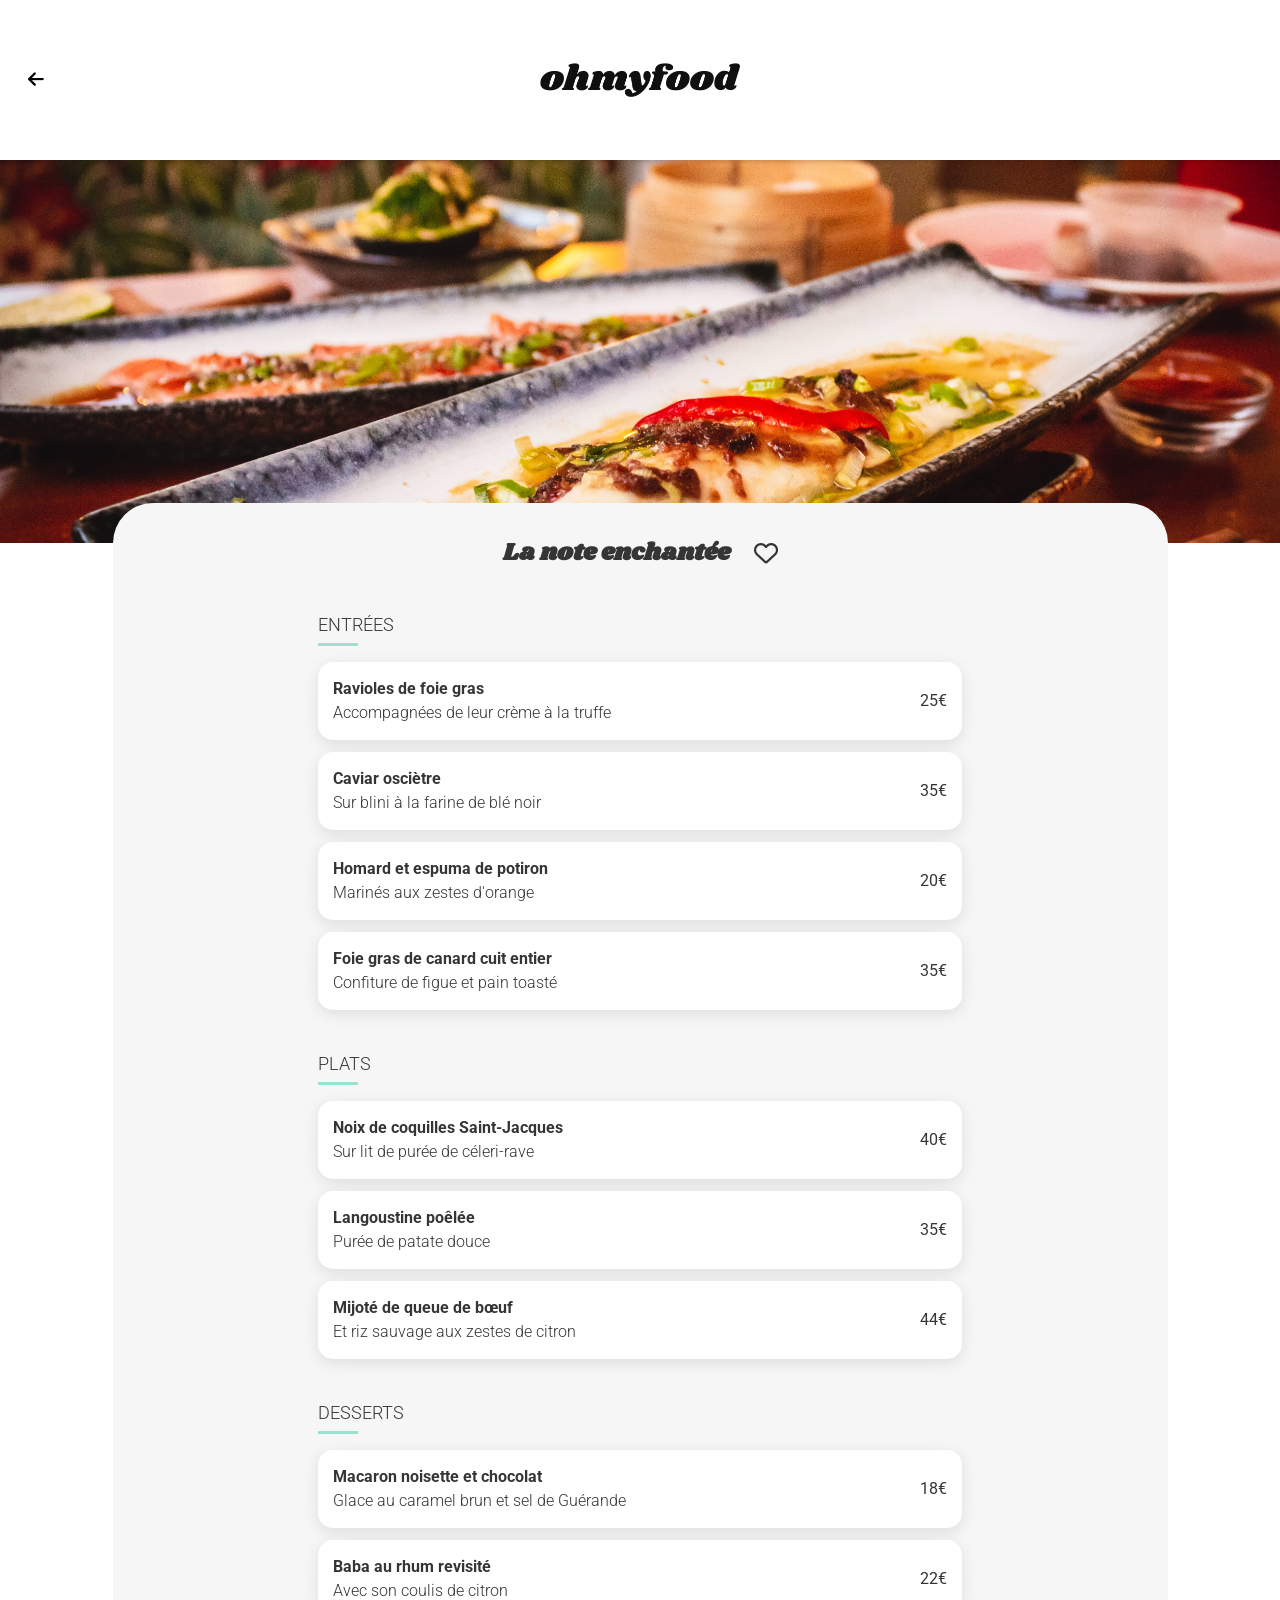
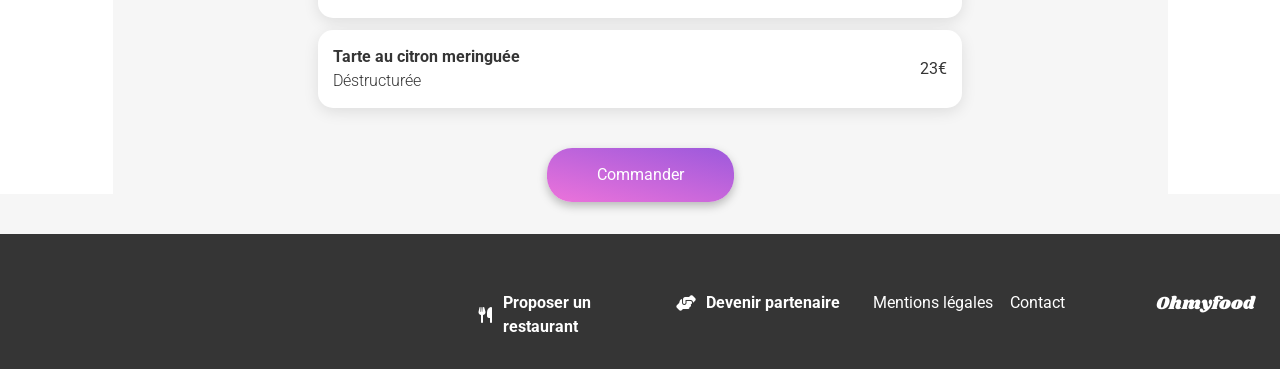
==== pages/la-note-enchantee.html @ 739bf0c7 "OHMY - page restaurant, loader index, steps center button page restaurant" ====
<!DOCTYPE html>

<html lang="fr">
    <head>
      <meta charset="UTF-8">
      <meta name="viewport" content="width=device-width, initial-scale=1.0">
      <title>La note enchantée - Ohmyfood</title>
      <link rel="stylesheet" href="../css/style.css">
      <link href="https://fonts.googleapis.com/css2?family=Roboto:wght@300;400;500;700&display=swap" rel="stylesheet">
      <link href="https://fonts.googleapis.com/css2?family=Shrikhand&display=swap" rel="stylesheet">
      <link rel="stylesheet" href="https://cdnjs.cloudflare.com/ajax/libs/font-awesome/6.5.0/css/all.min.css">
    </head>
    <body>
      <header class="header-container">
      <a href="../index.html" class="button-back">
        <i class="fa-solid fa-arrow-left"></i>
      </a>
      <h1 class="header-logo">
        <a href="#">
        <img src="../images/logo/ohmyfood.png" alt="">
        </a>
      </h1>
      </header>

        <main class="restaurant">
            <div class="restaurant__image">
              <img
                src="../images/restaurants/louis-hansel-shotsoflouis-qNBGVyOCY8Q-unsplash.jpg"
                alt="La note enchantée">
            </div>
            <section class="restaurant__content">
                <div class="restaurant__header">
                  <h2>La note enchantée</h2>
                  <div class="heart">
                    <i class="fa-regular fa-heart"></i>
                    <i class="fa-solid fa-heart"></i>
                  </div>
                </div>
                <section class="menu">
                  <h3 class="menu__title">ENTRÉES</h3>
                  <article class="menu-card">
                      <div class="menu-card__content">
                        <h4>Ravioles de foie gras</h4>
                        <p>Accompagnées de leur crème à la truffe</p>
                      </div>
                      <span class="menu-card__price">25€</span>
                  </article>
                  <article class="menu-card">
                      <div class="menu-card__content">
                        <h4>Caviar osciètre</h4>
                        <p>Sur blini à la farine de blé noir</p>
                      </div>
                      <span class="menu-card__price">35€</span>
                  </article>
                  <article class="menu-card">
                      <div class="menu-card__content">
                        <h4>Homard et espuma de potiron</h4>
                        <p>Marinés aux zestes d'orange</p>
                      </div>
                      <span class="menu-card__price">20€</span>
                  </article>
                  <article class="menu-card">
                      <div class="menu-card__content">
                        <h4>Foie gras de canard cuit entier</h4>
                        <p>Confiture de figue et pain toasté</p>
                      </div>
                      <span class="menu-card__price">35€</span>
                  </article>
                </section>

                <section class="menu">
                  <h3 class="menu__title">PLATS</h3>
                  <article class="menu-card">
                    <div class="menu-card__content">
                      <h4>Noix de coquilles Saint-Jacques</h4>
                      <p>Sur lit de purée de céleri-rave</p>
                    </div>
                    <span class="menu-card__price">40€</span>
                  </article>
                  <article class="menu-card">
                    <div class="menu-card__content">
                      <h4>Langoustine poêlée</h4>
                      <p>Purée de patate douce</p>
                    </div>
                    <span class="menu-card__price">35€</span>
                  </article>
                  <article class="menu-card">
                    <div class="menu-card__content">
                      <h4>Mijoté de queue de bœuf</h4>
                      <p>Et riz sauvage aux zestes de citron</p>
                    </div>
                    <span class="menu-card__price">44€</span>
                  </article>
                </section>

                <section class="menu">
                  <h3 class="menu__title">DESSERTS</h3>
                  <article class="menu-card">
                    <div class="menu-card__content">
                      <h4>Macaron noisette et chocolat</h4>
                      <p>Glace au caramel brun et sel de Guérande</p>
                    </div>
                    <span class="menu-card__price">18€</span>
                  </article>
                  <article class="menu-card">
                    <div class="menu-card__content">
                      <h4>Baba au rhum revisité</h4>
                      <p>Avec son coulis de citron</p>
                    </div>
                    <span class="menu-card__price">22€</span>
                  </article>
                  <article class="menu-card">
                    <div class="menu-card__content">
                      <h4>Tarte au citron meringuée</h4>
                      <p>Déstructurée</p>
                    </div>
                    <span class="menu-card__price">23€</span>
                  </article>
                </section>
                <div class="restaurant__button">
                  <a href="#" class="button-primary -large">
                      Commander
                  </a>
                </div>
            </section>
        </main>

        <footer class="footer-container">
          <h3>Ohmyfood</h3>
          <ul class="footer-list">
            <li class="footer-item">
            <a href="#">
              <i class="fa-solid fa-utensils"></i>
              Proposer un restaurant
            </a>
            </li>
            <li class="footer-item">
            <a href="#">
              <i class="fa-solid fa-handshake-angle"></i>
              Devenir partenaire
            </a>
            </li>
            <li class="footer-item"><a href="#">Mentions légales</a></li>
            <li class="footer-item"><a href="#">Contact</a></li>
          </ul>
        </footer>
    </body>
</html>
---- css/style.css ----
* {
  margin: 0;
  padding: 0;
  box-sizing: border-box;
}

img {
  max-width: 100%;
  display: block;
}

a {
  text-decoration: none;
  color: inherit;
}

ul {
  list-style: none;
  padding: 0;
  margin: 0;
}

/* UTILS */
/* COLORS */
/* BASIC COLORS */
/* TYPOGRAPHY */
/* BREAKPOINTS */
/* HEADER SPACING */
/* BORDER RADIUS */
/* UTILS */
/* TEXT DEFAULT */
body {
  font-family: "Roboto", sans-serif;
  line-height: 1.5;
  font-weight: 400;
  color: #353535;
}

/* TITLES */
h1, h2, h3 {
  font-family: "Shrikhand", cursive;
}

h1 {
  font-size: 30px;
  font-weight: 700;
}

h2 {
  font-size: 24px;
  font-weight: 700;
}

h3 {
  font-size: 18px;
  font-weight: 400;
}

/* PARAGRAPH */
p {
  font-size: 16px;
  line-height: 1.5;
}

/* UTILS */
/* COMPONENTS */
/* UTILS */
.loader {
  position: fixed;
  inset: 0;
  display: flex;
  flex-direction: column;
  justify-content: center;
  align-items: center;
  background-color: #fff;
  z-index: 9;
  animation: fadeOutLoader 1s forwards;
}

.loader__circle {
  width: 60px;
  height: 60px;
  border: 5px solid #eaeaea;
  border-top: 5px solid #9356dc;
  border-radius: 50%;
  animation: spin 0.7s linear infinite;
  margin-bottom: 20px;
}

.loader__text {
  font-size: 24px;
  color: #9356dc;
}

@keyframes spin {
  to {
    transform: rotate(360deg);
  }
}
@keyframes fadeOutLoader {
  0% {
    opacity: 1;
    visibility: visible;
  }
  80% {
    opacity: 1;
  }
  100% {
    opacity: 0;
    visibility: hidden;
  }
}
/* UTILS */
.button-back {
  display: flex;
  align-items: center;
  justify-content: center;
  width: 40px;
  height: 40px;
  background: transparent;
  border: none;
  cursor: pointer;
}

.button-back i {
  font-size: 18px;
  color: #000;
}

.button-primary {
  display: inline-flex;
  align-items: center;
  justify-content: center;
  padding: 14px 22px;
  border: none;
  border-radius: 25px;
  color: #fff;
  text-decoration: none;
  font-weight: 400;
  background: linear-gradient(193.33deg, #9356dc -11.44%, #ff79da 123.93%);
  box-shadow: 0px 4px 10px rgba(0, 0, 0, 0.25);
  cursor: pointer;
  transition: opacity 0.2s ease, transform 0.2s ease;
}
.button-primary.-large {
  padding: 15px 50px;
}

.button-primary:hover {
  opacity: 0.9;
  transform: translateY(-2px);
}

/* UTILS */
.location-bar {
  display: flex;
  align-items: center;
  justify-content: center;
  gap: 12px;
  padding: 16px 0;
  background-color: #eaeaea;
  box-shadow: 0px 4px 4px rgba(0, 0, 0, 0.25);
}

/* UTILS */
/* SECTION */
.restaurants h2,
.restaurants h3 {
  font-family: inherit;
  font-weight: 700;
}

.restaurants-wrapper {
  max-width: 1080px;
  margin: 0 auto;
}

.restaurants-title {
  margin-bottom: 20px;
}

.restaurants-list {
  display: flex;
  flex-direction: column;
  gap: 20px;
  align-items: center;
}

.restaurant-item {
  width: 100%;
  max-width: 400px;
}

.restaurant-card {
  display: block;
  text-decoration: none;
  color: inherit;
  border-radius: 16px;
  overflow: hidden;
  background: #fff;
  box-shadow: 0px 2px 8px rgba(0, 0, 0, 0.1);
  transition: transform 0.2s ease;
}

.restaurant-card:hover {
  transform: translateY(-3px);
}

.restaurant-image {
  position: relative;
}
.restaurant-image img {
  width: 100%;
  height: 180px;
  object-fit: cover;
}

/* BADGE */
.badge {
  position: absolute;
  top: 12px;
  right: 12px;
  padding: 5px 10px;
  background-color: #99e2d0;
  color: #1b6150;
  border-radius: 2px;
  font-size: 12px;
  font-weight: 700;
}

/* CONTENT */
.restaurant-content {
  display: flex;
  justify-content: space-between;
  align-items: center;
  padding: 16px;
}
.restaurant-content p {
  font-weight: 300;
}

.heart {
  position: relative;
  width: 24px;
  height: 24px;
  cursor: pointer;
}
.heart i {
  position: absolute;
  top: 0;
  left: 0;
  font-size: 24px;
  transition: opacity 0.25s ease, transform 0.25s ease;
}
.heart .fa-regular {
  opacity: 1;
}
.heart .fa-solid {
  opacity: 0;
  background: linear-gradient(193.33deg, #9356dc -11.44%, #ff79da 123.93%);
  background-clip: text;
  color: transparent;
  transform: scale(0.8);
}
.heart:hover .fa-regular {
  opacity: 0;
}
.heart:hover .fa-solid {
  opacity: 1;
  transform: scale(1.1);
}

@media (min-width: 1024px) {
  .restaurants-list {
    flex-direction: row;
    flex-wrap: wrap;
    justify-content: center;
    column-gap: 100px;
    row-gap: 50px;
  }
  .restaurant-item {
    flex: 0 0 calc((100% - 100px) / 2);
    max-width: calc((100% - 100px) / 2);
  }
}
/* BASE */
/* UTILS */
.container {
  padding: 14px;
}
@media (min-width: 768px) {
  .container {
    padding: 24px;
  }
}
@media (min-width: 1024px) {
  .container {
    padding: 30px;
  }
}

html,
body {
  min-height: 100vh;
}

body {
  display: flex;
  flex-direction: column;
  background-color: #f6f6f6;
}

main {
  flex: 1;
}

/* LAYOUT */
/* UTILS */
.header-container {
  position: relative;
  display: flex;
  align-items: center;
  width: 100%;
  min-height: 60px;
  padding: 0 16px;
  box-shadow: 0px 2px 4px rgba(0, 0, 0, 0.15);
  background-color: #fff;
}

.header-logo {
  position: absolute;
  left: 50%;
  transform: translateX(-50%);
  margin: 0;
}
.header-logo a {
  display: flex;
  align-items: center;
}
.header-logo img {
  width: 200px;
}

.header-container {
  padding-top: 14px;
  padding-bottom: 14px;
}
@media (min-width: 768px) {
  .header-container {
    padding-top: 60px;
    padding-bottom: 60px;
  }
}

/* UTILS */
.hero {
  padding: 40px 20px;
  text-align: center;
}

.hero-content {
  display: flex;
  flex-direction: column;
  align-items: center;
  gap: 18px;
}

.hero-title {
  font-size: 24px;
  font-weight: 700;
}

.hero-text {
  font-size: 18px;
  font-weight: 300;
}

/* UTILS */
.footer-container {
  display: flex;
  flex-direction: column;
  gap: 16px;
  padding: 22px 25px;
  color: #fff;
  background-color: #353535;
}
@media (min-width: 768px) {
  .footer-container {
    padding: 57px 25px 30px;
    flex-direction: row-reverse;
  }
}

.footer-list {
  display: flex;
  flex-direction: column;
  gap: 7px;
}
@media (min-width: 768px) {
  .footer-list {
    flex-direction: row;
  }
  .footer-list li:nth-child(-n+2) {
    width: 190px;
  }
  .footer-list li:nth-child(n+3) {
    width: 130px;
  }
}
.footer-list li:nth-child(-n+2) a {
  font-weight: 700;
}

.footer-item a {
  display: flex;
  align-items: center;
  gap: 10px;
  text-align: left;
}

/* UTILS */
.steps {
  padding: 40px 0;
  background-color: #fff;
}

.steps-wrapper {
  display: flex;
  flex-direction: column;
  max-width: 1080px;
  margin: 0 auto;
}

.steps-title {
  align-self: flex-start;
  margin-bottom: 20px;
  font-family: inherit;
  font-size: 22px;
}

.steps-list {
  display: flex;
  flex-direction: column;
  gap: 20px;
  align-items: center;
  padding-left: 7px;
}
@media (min-width: 1024px) {
  .steps-list {
    flex-direction: row;
    justify-content: center;
    gap: 30px;
  }
}

.steps-item {
  display: flex;
  align-items: center;
  justify-content: center;
  gap: 20px;
  width: 100%;
  max-width: 335px;
  padding: 20px;
  background-color: #f6f6f6;
  border-radius: 16px;
  position: relative;
  box-shadow: 0px 2px 8px rgba(0, 0, 0, 0.1);
  transition: transform 0.2s ease;
}
.steps-item i {
  color: #7e7e7e;
}
.steps-item--colored i {
  color: #9356dc;
}
.steps-item:hover {
  transform: translateY(-2px);
}
@media (min-width: 1024px) {
  .steps-item {
    flex: 1;
    max-width: 335px;
  }
}

.steps-number {
  display: flex;
  align-items: center;
  justify-content: center;
  position: absolute;
  width: 24px;
  height: 24px;
  left: -12px;
  background-color: #9356dc;
  color: #f6f6f6;
  font-size: 12px;
  border-radius: 50%;
}

/* PAGES */
/* UTILS */
.restaurant {
  background: #fff;
}
.restaurant__image {
  height: 383px;
}
.restaurant__image img {
  width: 100%;
  height: 100%;
  object-fit: cover;
}
.restaurant__content {
  position: relative;
  max-width: 1055px;
  margin: -40px auto;
  padding: 32px 16px;
  background: #f6f6f6;
  border-radius: 40px 40px 0 0;
}
.restaurant__content p {
  font-weight: 300;
}
.restaurant__header {
  display: flex;
  justify-content: center;
  align-items: center;
  gap: 24px;
  margin-bottom: 40px;
}
.restaurant__button {
  display: flex;
  justify-content: center;
  margin-top: 40px;
}

.menu {
  margin: 0 auto 40px;
  max-width: 644px;
}
.menu__title {
  position: relative;
  margin-bottom: 24px;
  font-weight: 300;
  font-family: "Roboto", sans-serif;
}
.menu__title::after {
  content: "";
  position: absolute;
  bottom: -8px;
  left: 0;
  width: 40px;
  height: 3px;
  background: #99e2d0;
}

.menu-card {
  display: flex;
  justify-content: space-between;
  align-items: center;
  padding: 15px;
  margin-bottom: 12px;
  background: #fff;
  border-radius: 15px;
  box-shadow: 0 4px 15px rgba(0, 0, 0, 0.1);
}

.footer-container {
  margin-top: 40px;
}

/*# sourceMappingURL=style.css.map */
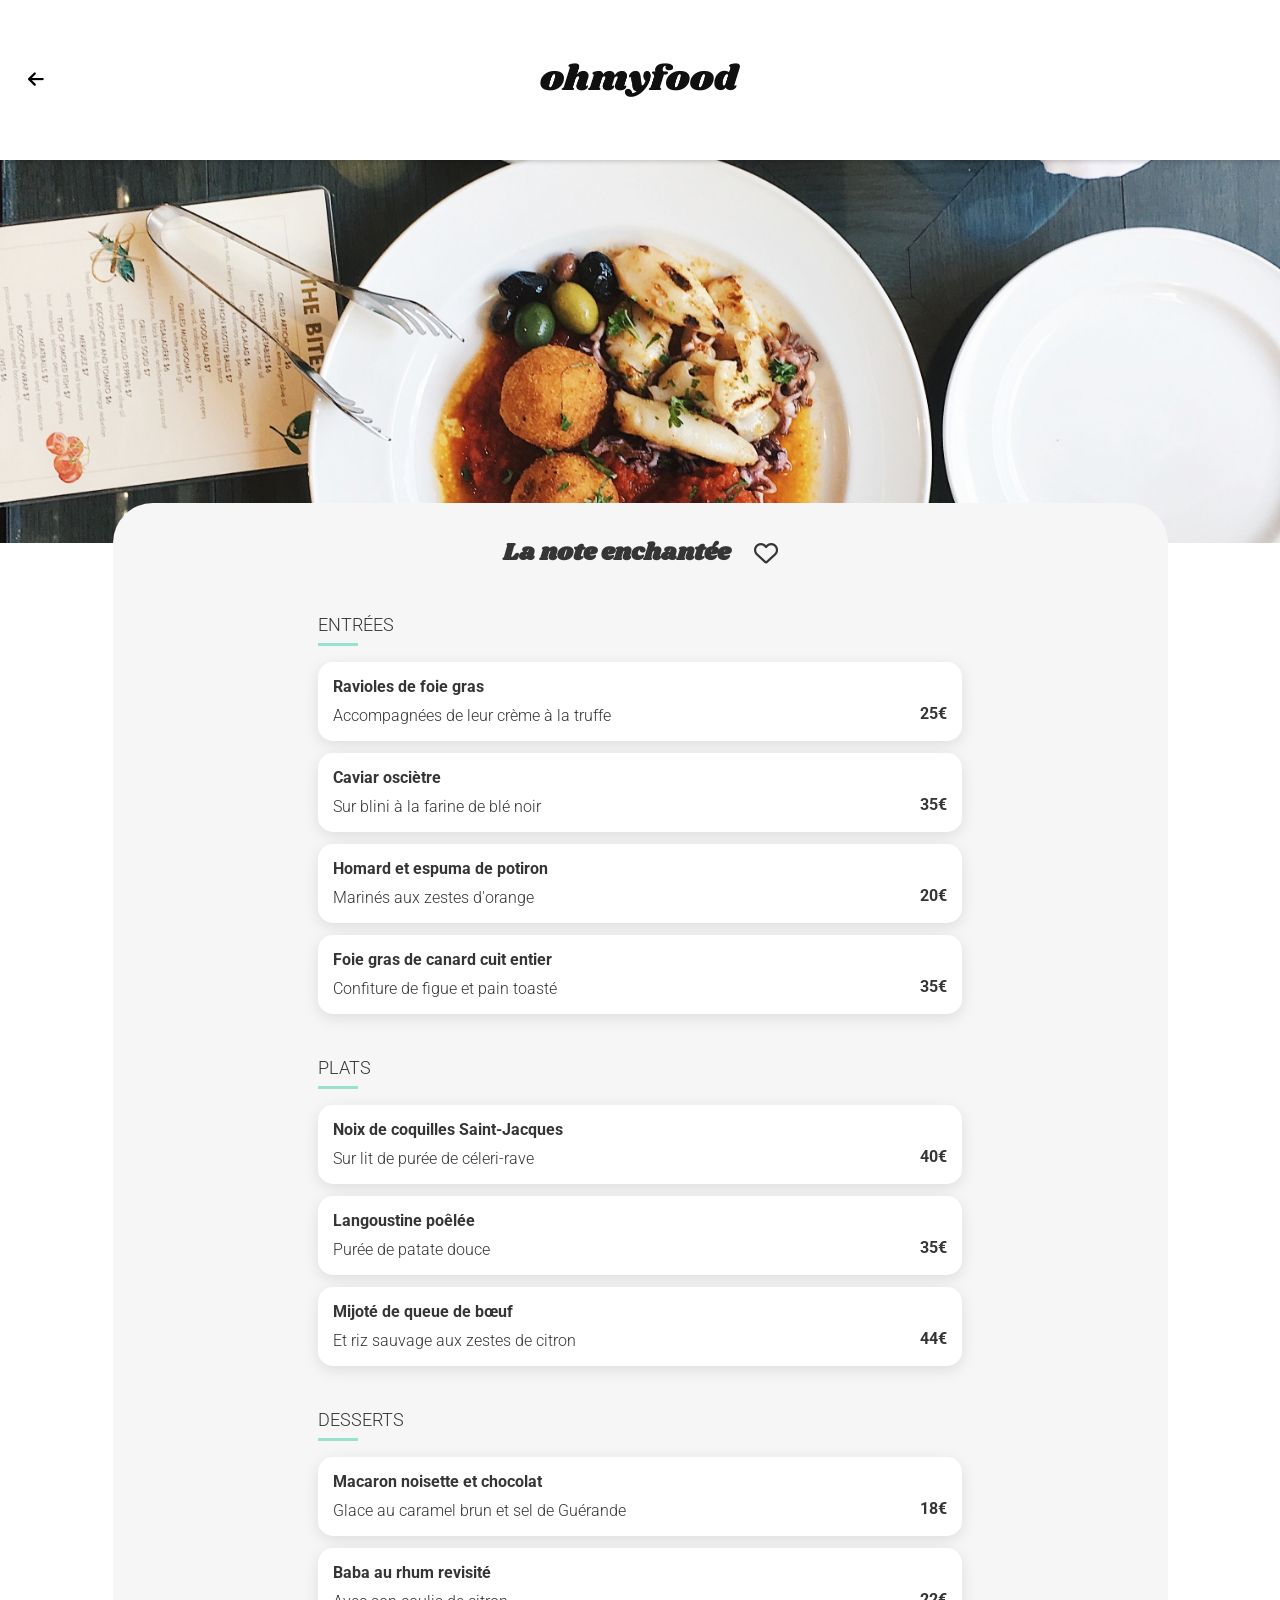
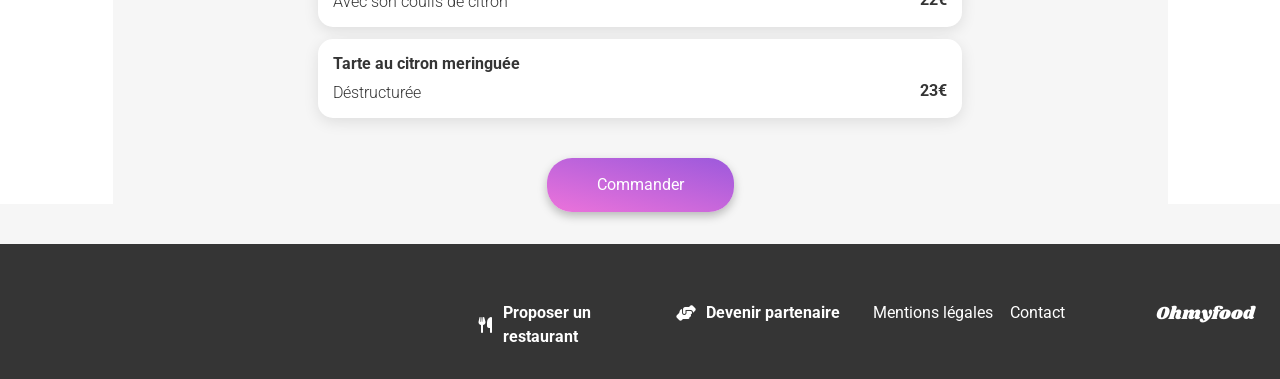
==== commit c2802339: "OHMY - page restaurant and animation menu card check, menu fade" ====
--- a/pages/la-note-enchantee.html
+++ b/pages/la-note-enchantee.html
@@ -25,7 +25,7 @@
         <main class="restaurant">
             <div class="restaurant__image">
               <img
-                src="../images/restaurants/louis-hansel-shotsoflouis-qNBGVyOCY8Q-unsplash.jpg"
+                src="../images/restaurants/stil-u2Lp8tXIcjw-unsplash.jpg"
                 alt="La note enchantée">
             </div>
             <section class="restaurant__content">
@@ -44,6 +44,9 @@
                         <p>Accompagnées de leur crème à la truffe</p>
                       </div>
                       <span class="menu-card__price">25€</span>
+                      <div class="menu-card__check">
+                        <i class="fa-solid fa-circle-check"></i>
+                      </div>
                   </article>
                   <article class="menu-card">
                       <div class="menu-card__content">
@@ -51,6 +54,9 @@
                         <p>Sur blini à la farine de blé noir</p>
                       </div>
                       <span class="menu-card__price">35€</span>
+                      <div class="menu-card__check">
+                        <i class="fa-solid fa-circle-check"></i>
+                      </div>
                   </article>
                   <article class="menu-card">
                       <div class="menu-card__content">
@@ -58,6 +64,9 @@
                         <p>Marinés aux zestes d'orange</p>
                       </div>
                       <span class="menu-card__price">20€</span>
+                      <div class="menu-card__check">
+                        <i class="fa-solid fa-circle-check"></i>
+                      </div>
                   </article>
                   <article class="menu-card">
                       <div class="menu-card__content">
@@ -65,6 +74,9 @@
                         <p>Confiture de figue et pain toasté</p>
                       </div>
                       <span class="menu-card__price">35€</span>
+                      <div class="menu-card__check">
+                        <i class="fa-solid fa-circle-check"></i>
+                      </div>
                   </article>
                 </section>
 
@@ -76,6 +88,9 @@
                       <p>Sur lit de purée de céleri-rave</p>
                     </div>
                     <span class="menu-card__price">40€</span>
+                    <div class="menu-card__check">
+                      <i class="fa-solid fa-circle-check"></i>
+                    </div>
                   </article>
                   <article class="menu-card">
                     <div class="menu-card__content">
@@ -83,6 +98,9 @@
                       <p>Purée de patate douce</p>
                     </div>
                     <span class="menu-card__price">35€</span>
+                    <div class="menu-card__check">
+                      <i class="fa-solid fa-circle-check"></i>
+                    </div>
                   </article>
                   <article class="menu-card">
                     <div class="menu-card__content">
@@ -90,6 +108,9 @@
                       <p>Et riz sauvage aux zestes de citron</p>
                     </div>
                     <span class="menu-card__price">44€</span>
+                    <div class="menu-card__check">
+                      <i class="fa-solid fa-circle-check"></i>
+                    </div>
                   </article>
                 </section>
 
@@ -101,6 +122,9 @@
                       <p>Glace au caramel brun et sel de Guérande</p>
                     </div>
                     <span class="menu-card__price">18€</span>
+                    <div class="menu-card__check">
+                      <i class="fa-solid fa-circle-check"></i>
+                    </div>
                   </article>
                   <article class="menu-card">
                     <div class="menu-card__content">
@@ -108,6 +132,9 @@
                       <p>Avec son coulis de citron</p>
                     </div>
                     <span class="menu-card__price">22€</span>
+                    <div class="menu-card__check">
+                      <i class="fa-solid fa-circle-check"></i>
+                    </div>
                   </article>
                   <article class="menu-card">
                     <div class="menu-card__content">
@@ -115,6 +142,9 @@
                       <p>Déstructurée</p>
                     </div>
                     <span class="menu-card__price">23€</span>
+                    <div class="menu-card__check">
+                      <i class="fa-solid fa-circle-check"></i>
+                    </div>
                   </article>
                 </section>
                 <div class="restaurant__button">
--- a/css/style.css
+++ b/css/style.css
@@ -74,7 +74,7 @@
   align-items: center;
   background-color: #fff;
   z-index: 9;
-  animation: fadeOutLoader 1s forwards;
+  animation: fadeOutLoader 3s forwards;
 }
 
 .loader__circle {
@@ -83,7 +83,7 @@
   border: 5px solid #eaeaea;
   border-top: 5px solid #9356dc;
   border-radius: 50%;
-  animation: spin 0.7s linear infinite;
+  animation: spin 3s linear infinite;
   margin-bottom: 20px;
 }
 
@@ -499,6 +499,34 @@
 
 /* PAGES */
 /* UTILS */
+/* ANIMATION MENU */
+@keyframes menuAppear {
+  from {
+    opacity: 0;
+    transform: translateY(20px);
+  }
+  to {
+    opacity: 1;
+    transform: translateY(0);
+  }
+}
+.menu {
+  opacity: 0;
+  animation: menuAppear 1s cubic-bezier(0.22, 1, 0.36, 1) forwards;
+}
+
+.menu:nth-of-type(1) {
+  animation-delay: 0.3s;
+}
+
+.menu:nth-of-type(2) {
+  animation-delay: 0.8s;
+}
+
+.menu:nth-of-type(3) {
+  animation-delay: 1.3s;
+}
+
 .restaurant {
   background: #fff;
 }
@@ -556,13 +584,57 @@
 
 .menu-card {
   display: flex;
-  justify-content: space-between;
-  align-items: center;
-  padding: 15px;
-  margin-bottom: 12px;
+  align-items: stretch;
+  overflow: hidden;
   background: #fff;
   border-radius: 15px;
+  margin-bottom: 12px;
   box-shadow: 0 4px 15px rgba(0, 0, 0, 0.1);
+  cursor: pointer;
+}
+.menu-card__content {
+  padding: 13px 15px;
+  flex: 1;
+  min-width: 0;
+}
+.menu-card__content h4 {
+  margin: 0 0 5px;
+  white-space: nowrap;
+  overflow: hidden;
+}
+.menu-card__content p {
+  margin: 0;
+  white-space: nowrap;
+  overflow: hidden;
+  text-overflow: ellipsis;
+}
+.menu-card__price {
+  display: flex;
+  align-items: flex-end;
+  padding: 15px;
+  font-weight: 700;
+}
+.menu-card__check {
+  display: flex;
+  justify-content: center;
+  align-items: center;
+  width: 0;
+  flex-shrink: 0;
+  overflow: hidden;
+  background-color: #99e2d0;
+  transition: width 0.4s ease;
+}
+.menu-card__check i {
+  color: #fff;
+  font-size: 20px;
+  transform: rotate(-180deg);
+  transition: transform 0.4s ease;
+}
+.menu-card:hover .menu-card__check, .menu-card:active .menu-card__check, .menu-card:focus .menu-card__check {
+  width: 59px;
+}
+.menu-card:hover .menu-card__check i, .menu-card:active .menu-card__check i, .menu-card:focus .menu-card__check i {
+  transform: rotate(0deg);
 }
 
 .footer-container {
